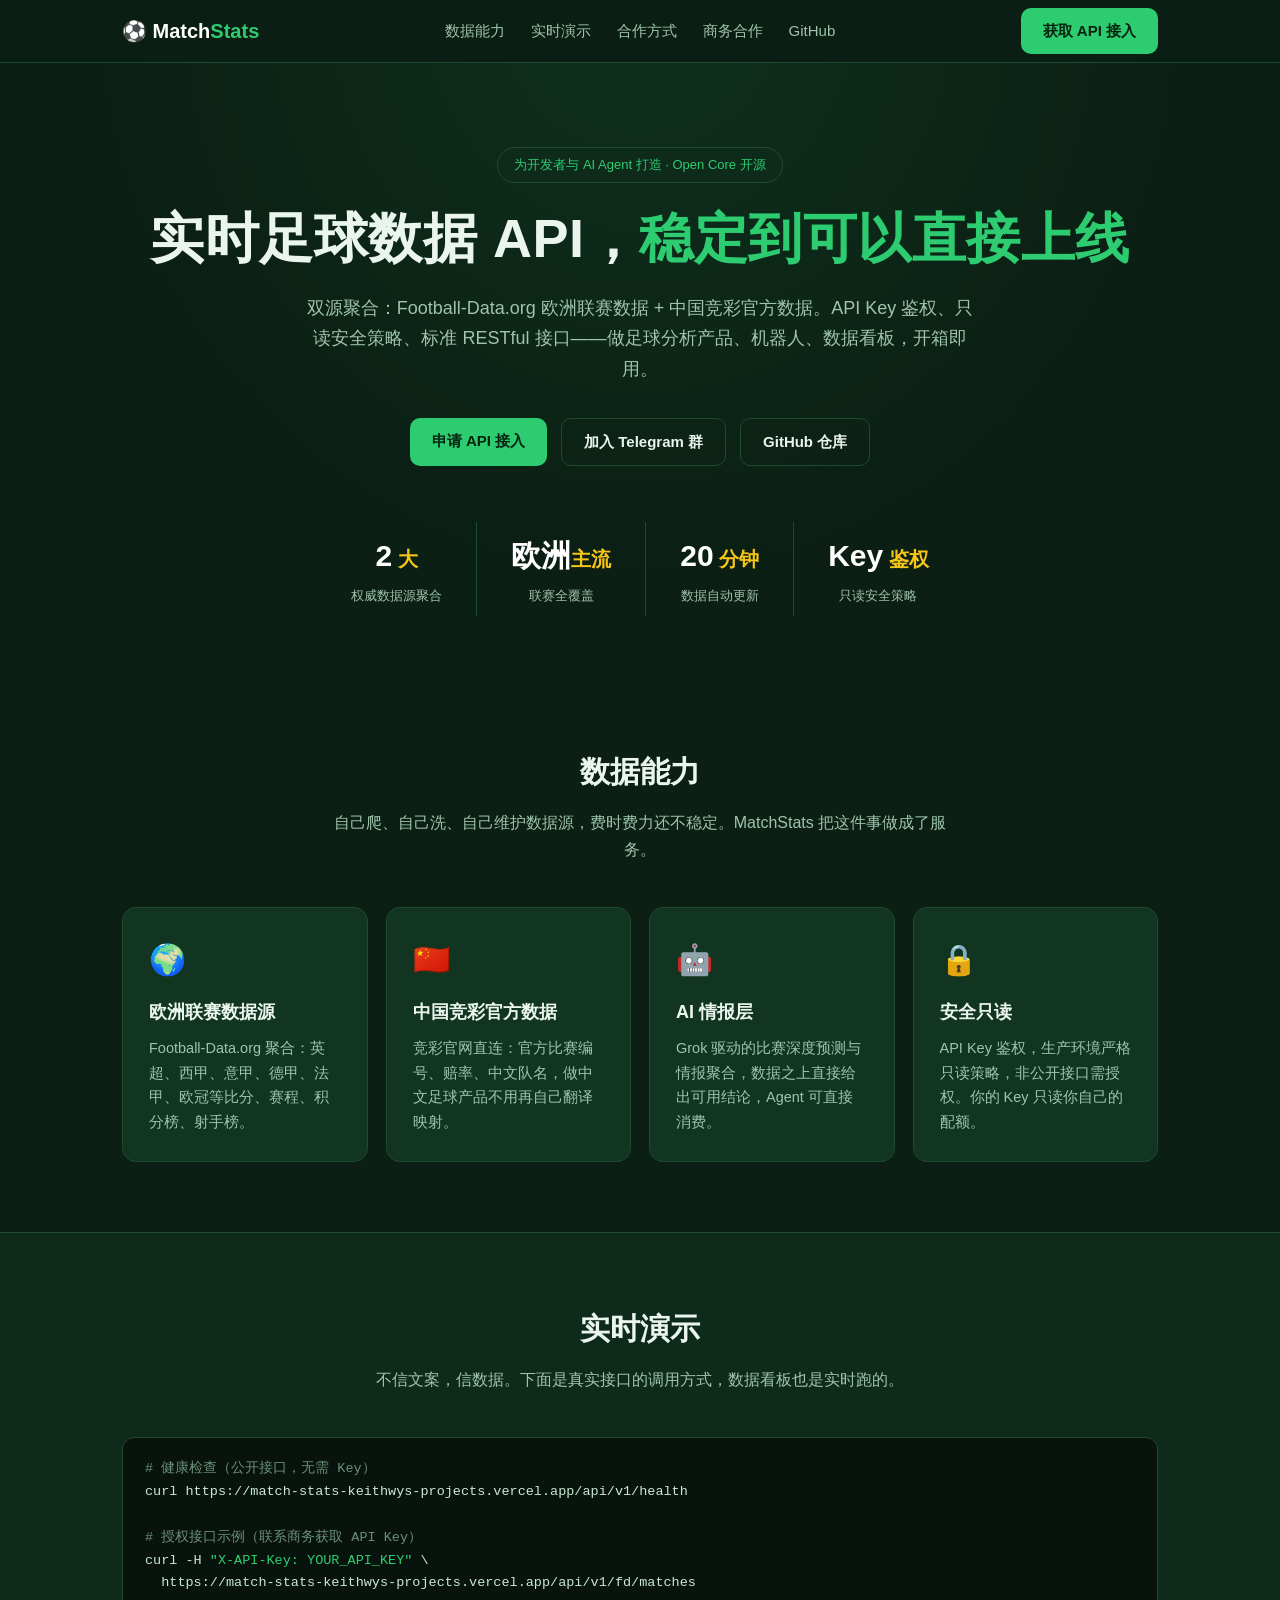
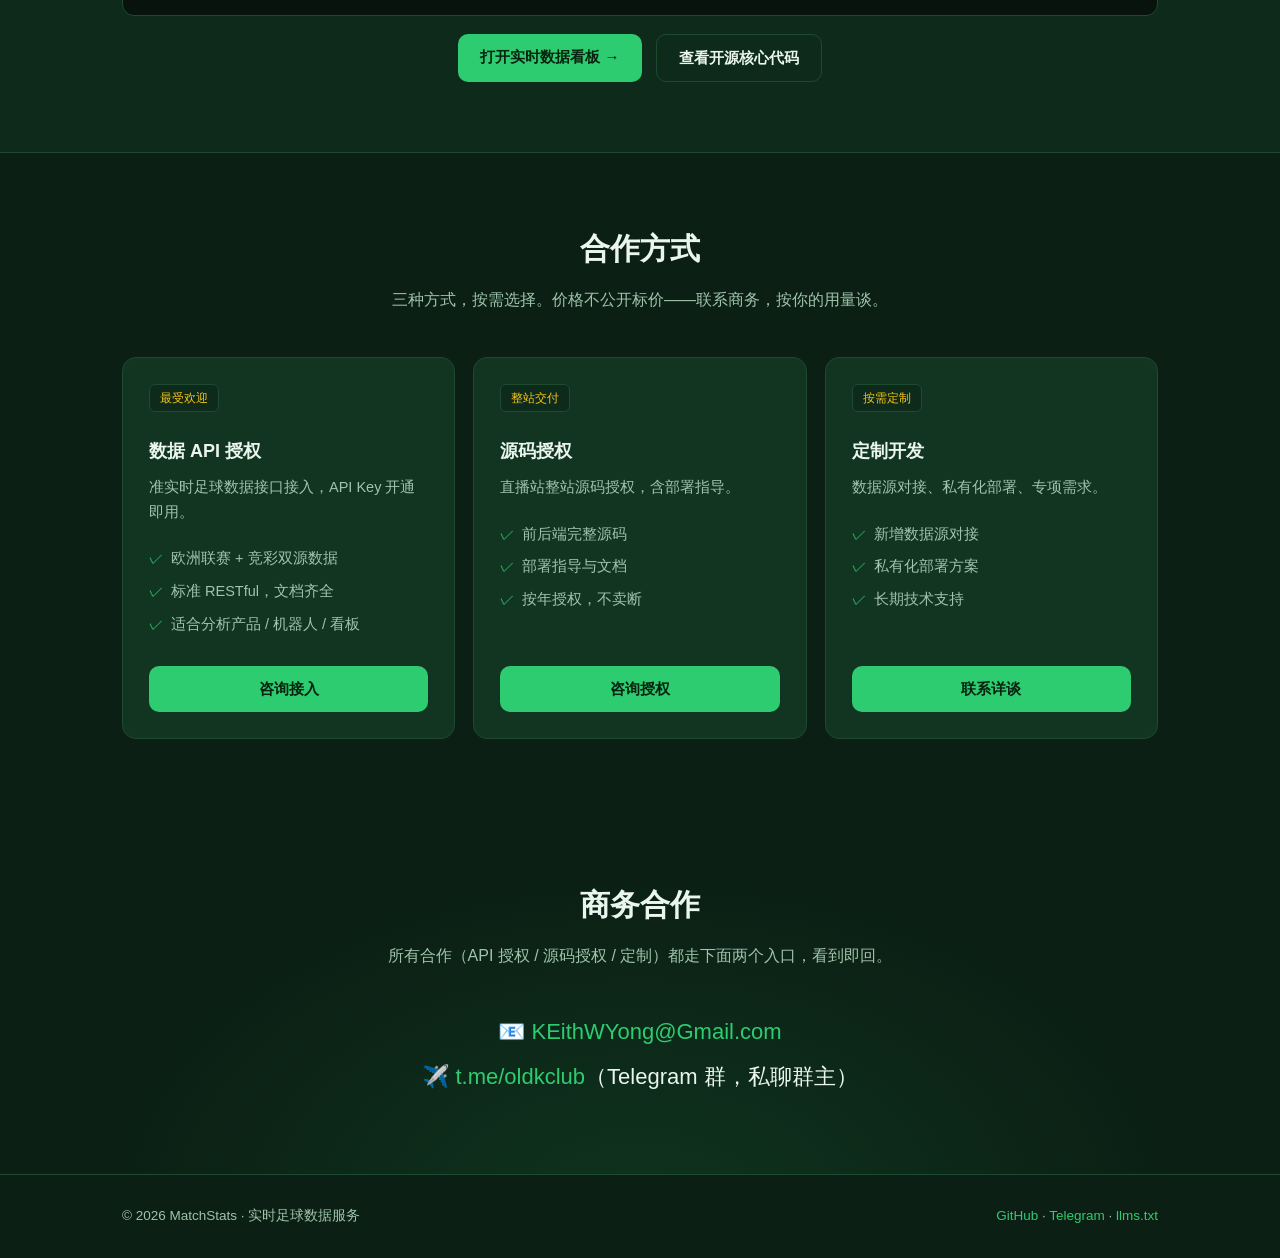
==== index.html @ a3cf148a "toB 落地页：根目录营销页 + SEO/GEO + 修复 vercel 全站 401（CEO）" ====
<!DOCTYPE html>
<html lang="zh-CN">
<head>
<meta charset="UTF-8">
<meta name="viewport" content="width=device-width, initial-scale=1.0">
<title>MatchStats 足球数据 API｜实时比分·赛程·赔率数据服务</title>
<meta name="description" content="MatchStats 为开发者与 AI Agent 提供实时足球数据 API：Football-Data.org 欧洲联赛数据 + 中国竞彩官方数据双源聚合，API Key 鉴权，约 20 分钟自动更新。数据 API 授权、直播站源码授权、定制开发，商务合作请联系。">
<meta name="keywords" content="足球数据API,实时比分API,足球赛程数据,竞彩数据接口,football data api,live scores api,soccer api">
<meta name="author" content="MatchStats">
<link rel="canonical" href="https://match-stats-keithwys-projects.vercel.app/">
<meta property="og:type" content="website">
<meta property="og:title" content="MatchStats 足球数据 API｜实时比分·赛程·赔率数据服务">
<meta property="og:description" content="双源聚合的实时足球数据 API：欧洲主流联赛 + 中国竞彩官方数据。API Key 鉴权，开箱即用。">
<meta property="og:url" content="https://match-stats-keithwys-projects.vercel.app/">
<meta name="theme-color" content="#0b1f14">
<script type="application/ld+json">
{"@context":"https://schema.org","@type":"SoftwareApplication","name":"MatchStats 足球数据 API","applicationCategory":"DeveloperApplication","operatingSystem":"Web","description":"为开发者与 AI Agent 提供的实时足球数据 API：欧洲联赛与中国竞彩双源聚合。","offers":{"@type":"Offer","description":"数据 API 授权 / 源码授权，联系商务获取报价"},"url":"https://match-stats-keithwys-projects.vercel.app/"}
</script>
<style>
:root{--bg:#0b1f14;--bg2:#0e2a1b;--card:#123522;--line:#1e4a30;--txt:#eaf5ee;--mut:#9fc3ab;--acc:#2ecc71;--acc2:#f5c518}
*{margin:0;padding:0;box-sizing:border-box}
body{font-family:-apple-system,BlinkMacSystemFont,"PingFang SC","Microsoft YaHei",Inter,sans-serif;background:var(--bg);color:var(--txt);line-height:1.7}
a{color:var(--acc);text-decoration:none}
.wrap{max-width:1080px;margin:0 auto;padding:0 22px}
/* nav */
nav{position:sticky;top:0;z-index:50;background:rgba(11,31,20,.92);backdrop-filter:blur(8px);border-bottom:1px solid var(--line)}
nav .wrap{display:flex;align-items:center;justify-content:space-between;height:62px}
.brand{font-weight:800;font-size:20px;color:#fff}.brand span{color:var(--acc)}
.nav-links{display:flex;gap:26px;font-size:15px}.nav-links a{color:var(--mut)}.nav-links a:hover{color:#fff}
.btn{display:inline-block;background:var(--acc);color:#06240f;font-weight:700;padding:10px 22px;border-radius:10px;font-size:15px;transition:.2s}
.btn:hover{transform:translateY(-1px);box-shadow:0 6px 18px rgba(46,204,113,.35)}
.btn.ghost{background:transparent;color:var(--txt);border:1px solid var(--line)}
.btn.ghost:hover{border-color:var(--acc)}
/* hero */
.hero{padding:84px 0 60px;text-align:center;background:radial-gradient(ellipse at 50% -10%,#14532d55,transparent 60%)}
.pill{display:inline-block;border:1px solid var(--line);color:var(--acc);font-size:13px;padding:6px 16px;border-radius:999px;margin-bottom:22px;background:#0e2a1b}
.hero h1{font-size:clamp(32px,5.5vw,54px);line-height:1.25;font-weight:800;letter-spacing:.5px}
.hero h1 em{font-style:normal;color:var(--acc)}
.hero p.sub{color:var(--mut);font-size:18px;max-width:680px;margin:20px auto 34px}
.cta-row{display:flex;gap:14px;justify-content:center;flex-wrap:wrap}
.stats{display:flex;gap:0;justify-content:center;margin-top:56px;flex-wrap:wrap}
.stat{padding:8px 34px;border-left:1px solid var(--line)}.stat:first-child{border:none}
.stat b{display:block;font-size:30px;color:#fff}.stat b i{font-style:normal;color:var(--acc2);font-size:20px}
.stat span{font-size:13px;color:var(--mut)}
/* sections */
section{padding:70px 0}
h2.sec{font-size:30px;text-align:center;margin-bottom:12px}
p.sec-sub{text-align:center;color:var(--mut);margin-bottom:44px;max-width:640px;margin-left:auto;margin-right:auto}
.grid{display:grid;grid-template-columns:repeat(auto-fit,minmax(240px,1fr));gap:18px}
.card{background:var(--card);border:1px solid var(--line);border-radius:14px;padding:26px}
.card h3{font-size:18px;margin:12px 0 8px}
.card p{color:var(--mut);font-size:14.5px}
.card .ico{font-size:30px}
/* demo */
.demo{background:var(--bg2);border-top:1px solid var(--line);border-bottom:1px solid var(--line)}
.code{background:#07130c;border:1px solid var(--line);border-radius:12px;padding:20px 22px;font-family:ui-monospace,Menlo,Consolas,monospace;font-size:13.5px;color:#c9e8d2;overflow-x:auto;white-space:pre;margin:0 0 18px}
.code .c{color:#6b8f78}.code .k{color:var(--acc)}
/* pricing */
.price-card{display:flex;flex-direction:column}
.price-card .tag{align-self:flex-start;font-size:12px;background:#0e2a1b;border:1px solid var(--line);color:var(--acc2);border-radius:6px;padding:3px 10px;margin-bottom:12px}
.price-card ul{list-style:none;margin:14px 0 22px;color:var(--mut);font-size:14.5px}
.price-card li{margin:8px 0;padding-left:22px;position:relative}
.price-card li::before{content:"✓";position:absolute;left:0;color:var(--acc)}
.price-card .btn{margin-top:auto;text-align:center}
/* contact */
.contact{text-align:center;background:radial-gradient(ellipse at 50% 110%,#14532d66,transparent 60%)}
.contact .big{font-size:22px;margin:8px 0}
footer{border-top:1px solid var(--line);padding:30px 0;color:var(--mut);font-size:13.5px}
footer .wrap{display:flex;justify-content:space-between;flex-wrap:wrap;gap:12px}
@media(max-width:640px){.nav-links{display:none}.stat{padding:8px 18px}.stat b{font-size:24px}}
</style>
</head>
<body>

<nav><div class="wrap">
  <div class="brand">⚽ Match<span>Stats</span></div>
  <div class="nav-links">
    <a href="#features">数据能力</a><a href="#demo">实时演示</a><a href="#plans">合作方式</a><a href="#contact">商务合作</a>
    <a href="https://github.com/KEithwy1030/MatchStats" target="_blank" rel="noopener">GitHub</a>
  </div>
  <a class="btn" href="mailto:KEithWYong@Gmail.com?subject=MatchStats%20API%20接入咨询">获取 API 接入</a>
</div></nav>

<header class="hero"><div class="wrap">
  <div class="pill">为开发者与 AI Agent 打造 · Open Core 开源</div>
  <h1>实时足球数据 API，<em>稳定到可以直接上线</em></h1>
  <p class="sub">双源聚合：Football-Data.org 欧洲联赛数据 + 中国竞彩官方数据。API Key 鉴权、只读安全策略、标准 RESTful 接口——做足球分析产品、机器人、数据看板，开箱即用。</p>
  <div class="cta-row">
    <a class="btn" href="mailto:KEithWYong@Gmail.com?subject=MatchStats%20API%20接入咨询">申请 API 接入</a>
    <a class="btn ghost" href="https://t.me/oldkclub" target="_blank" rel="noopener">加入 Telegram 群</a>
    <a class="btn ghost" href="https://github.com/KEithwy1030/MatchStats" target="_blank" rel="noopener">GitHub 仓库</a>
  </div>
  <div class="stats">
    <div class="stat"><b>2<i> 大</i></b><span>权威数据源聚合</span></div>
    <div class="stat"><b>欧洲<i>主流</i></b><span>联赛全覆盖</span></div>
    <div class="stat"><b>20<i> 分钟</i></b><span>数据自动更新</span></div>
    <div class="stat"><b>Key<i> 鉴权</i></b><span>只读安全策略</span></div>
  </div>
</div></header>

<section id="features"><div class="wrap">
  <h2 class="sec">数据能力</h2>
  <p class="sec-sub">自己爬、自己洗、自己维护数据源，费时费力还不稳定。MatchStats 把这件事做成了服务。</p>
  <div class="grid">
    <div class="card"><div class="ico">🌍</div><h3>欧洲联赛数据源</h3><p>Football-Data.org 聚合：英超、西甲、意甲、德甲、法甲、欧冠等比分、赛程、积分榜、射手榜。</p></div>
    <div class="card"><div class="ico">🇨🇳</div><h3>中国竞彩官方数据</h3><p>竞彩官网直连：官方比赛编号、赔率、中文队名，做中文足球产品不用再自己翻译映射。</p></div>
    <div class="card"><div class="ico">🤖</div><h3>AI 情报层</h3><p>Grok 驱动的比赛深度预测与情报聚合，数据之上直接给出可用结论，Agent 可直接消费。</p></div>
    <div class="card"><div class="ico">🔒</div><h3>安全只读</h3><p>API Key 鉴权，生产环境严格只读策略，非公开接口需授权。你的 Key 只读你自己的配额。</p></div>
  </div>
</div></section>

<section id="demo" class="demo"><div class="wrap">
  <h2 class="sec">实时演示</h2>
  <p class="sec-sub">不信文案，信数据。下面是真实接口的调用方式，数据看板也是实时跑的。</p>
  <div class="code"><span class="c"># 健康检查（公开接口，无需 Key）</span>
curl https://match-stats-keithwys-projects.vercel.app/api/v1/health

<span class="c"># 授权接口示例（联系商务获取 API Key）</span>
curl -H <span class="k">"X-API-Key: YOUR_API_KEY"</span> \
  https://match-stats-keithwys-projects.vercel.app/api/v1/fd/matches</div>
  <div class="cta-row">
    <a class="btn" href="/app/static/index.html">打开实时数据看板 →</a>
    <a class="btn ghost" href="https://github.com/KEithwy1030/MatchStats" target="_blank" rel="noopener">查看开源核心代码</a>
  </div>
</div></section>

<section id="plans"><div class="wrap">
  <h2 class="sec">合作方式</h2>
  <p class="sec-sub">三种方式，按需选择。价格不公开标价——联系商务，按你的用量谈。</p>
  <div class="grid">
    <div class="card price-card"><span class="tag">最受欢迎</span><h3>数据 API 授权</h3><p>准实时足球数据接口接入，API Key 开通即用。</p>
      <ul><li>欧洲联赛 + 竞彩双源数据</li><li>标准 RESTful，文档齐全</li><li>适合分析产品 / 机器人 / 看板</li></ul>
      <a class="btn" href="mailto:KEithWYong@Gmail.com?subject=MatchStats%20数据API授权咨询">咨询接入</a></div>
    <div class="card price-card"><span class="tag">整站交付</span><h3>源码授权</h3><p>直播站整站源码授权，含部署指导。</p>
      <ul><li>前后端完整源码</li><li>部署指导与文档</li><li>按年授权，不卖断</li></ul>
      <a class="btn" href="mailto:KEithWYong@Gmail.com?subject=MatchStats%20源码授权咨询">咨询授权</a></div>
    <div class="card price-card"><span class="tag">按需定制</span><h3>定制开发</h3><p>数据源对接、私有化部署、专项需求。</p>
      <ul><li>新增数据源对接</li><li>私有化部署方案</li><li>长期技术支持</li></ul>
      <a class="btn" href="mailto:KEithWYong@Gmail.com?subject=MatchStats%20定制开发咨询">联系详谈</a></div>
  </div>
</div></section>

<section id="contact" class="contact"><div class="wrap">
  <h2 class="sec">商务合作</h2>
  <p class="sec-sub">所有合作（API 授权 / 源码授权 / 定制）都走下面两个入口，看到即回。</p>
  <p class="big">📧 <a href="mailto:KEithWYong@Gmail.com">KEithWYong@Gmail.com</a></p>
  <p class="big">✈️ <a href="https://t.me/oldkclub" target="_blank" rel="noopener">t.me/oldkclub</a>（Telegram 群，私聊群主）</p>
</div></section>

<footer><div class="wrap">
  <span>© 2026 MatchStats · 实时足球数据服务</span>
  <span><a href="https://github.com/KEithwy1030/MatchStats" target="_blank" rel="noopener">GitHub</a> · <a href="https://t.me/oldkclub" target="_blank" rel="noopener">Telegram</a> · <a href="/llms.txt">llms.txt</a></span>
</div></footer>

</body>
</html>
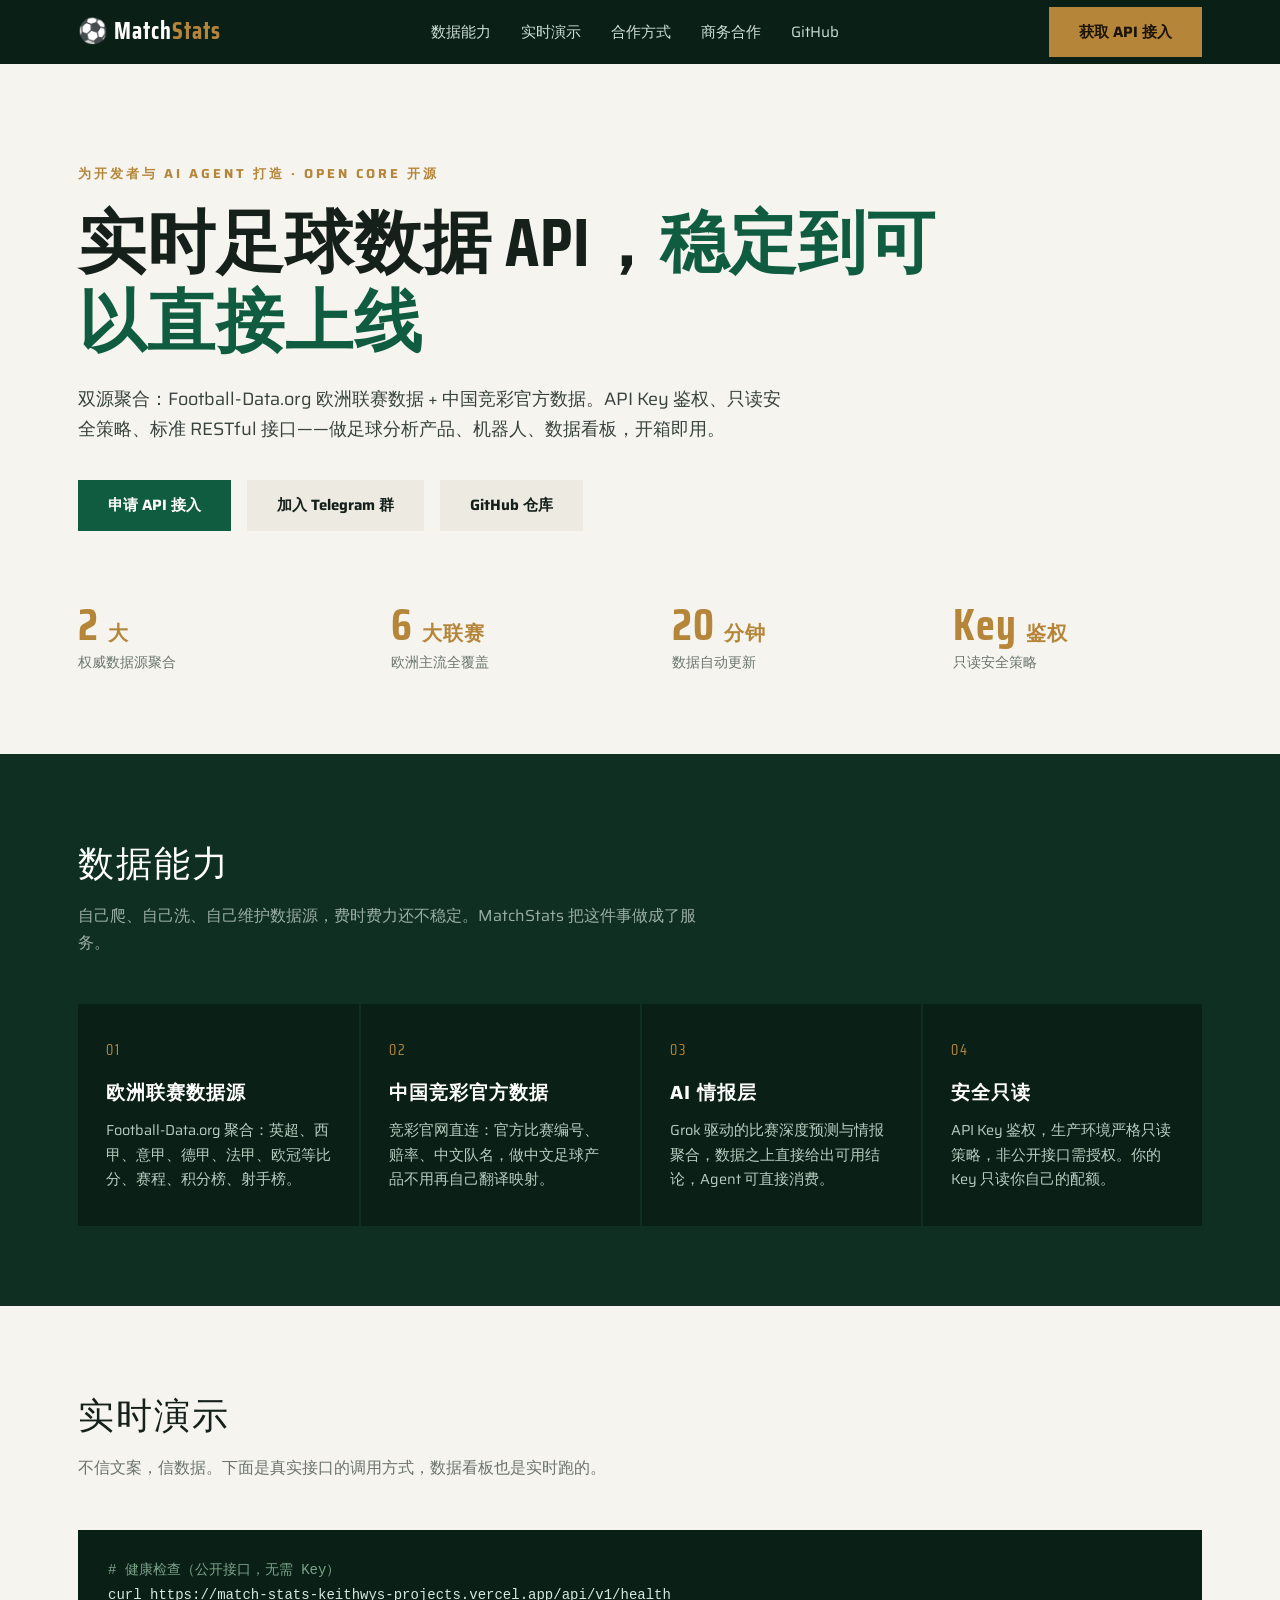
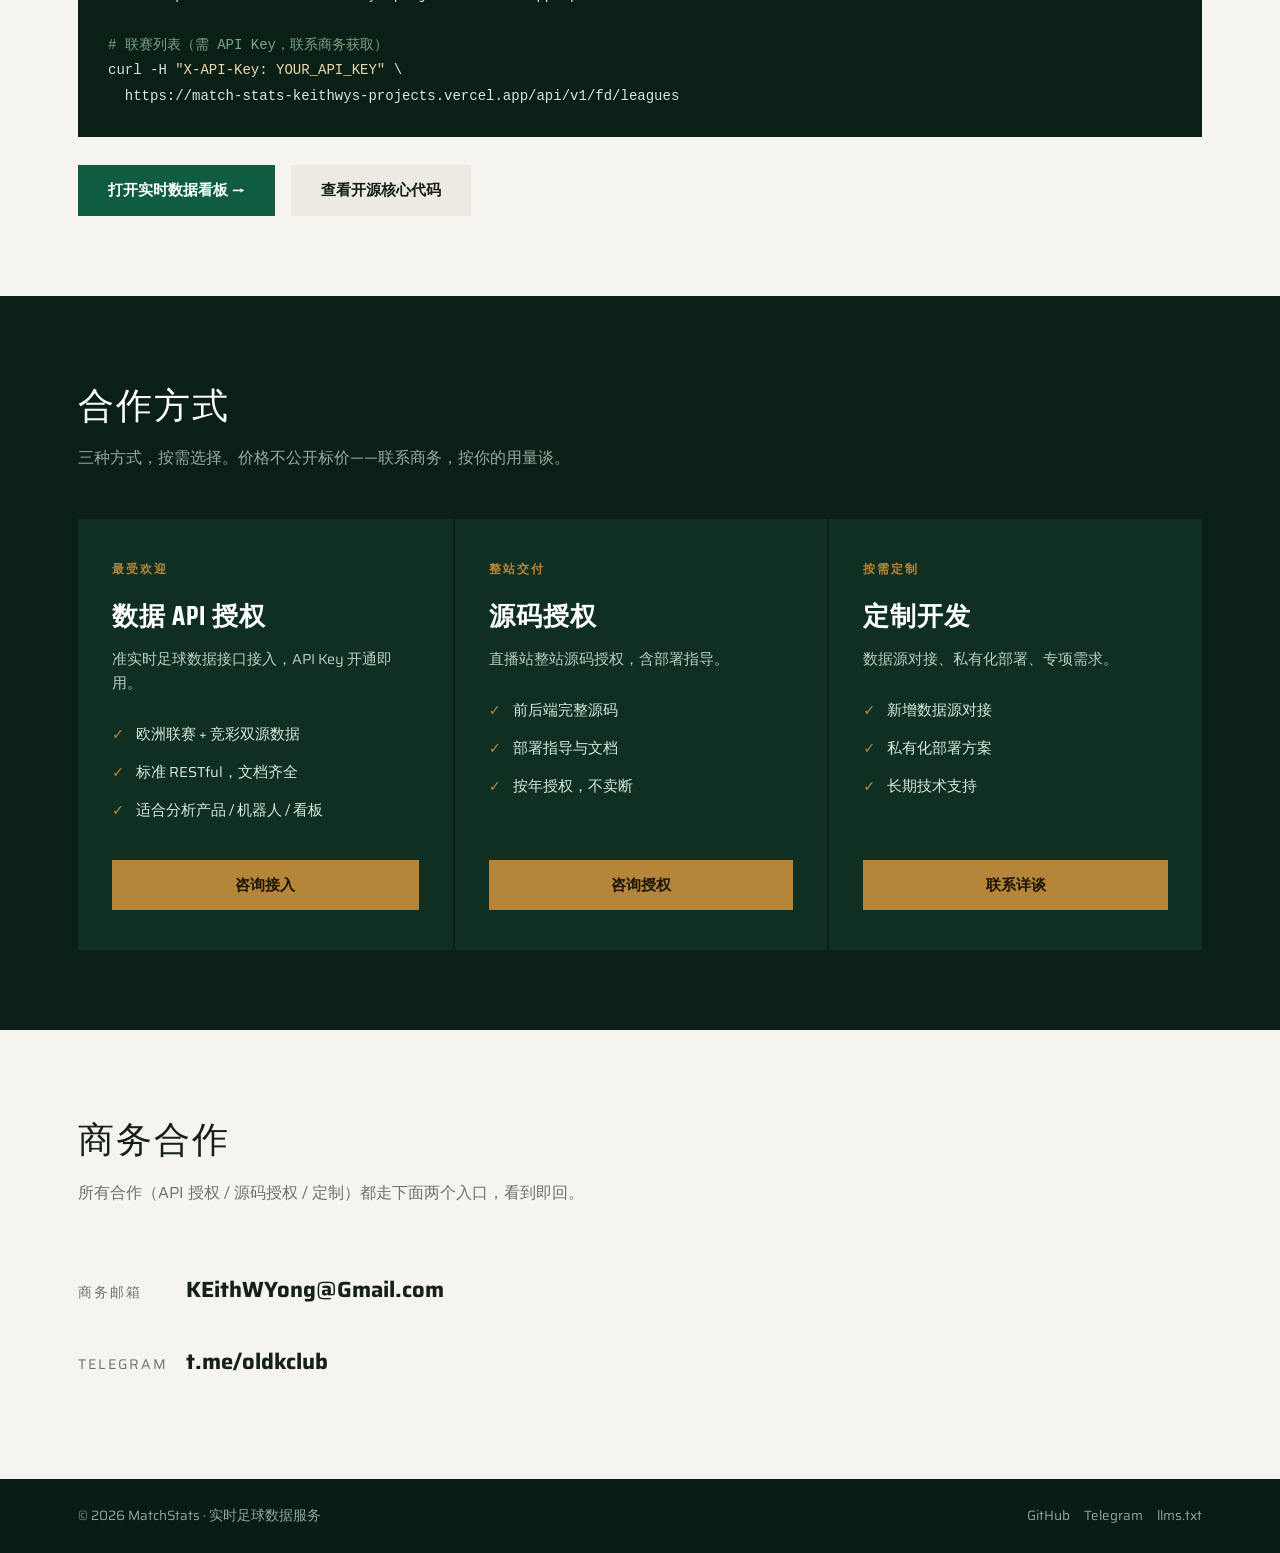
==== commit d8b1b64a: "toB 落地页 v2：对齐 ogk88 视觉规范（直角/无边框/全宽色带/奶油+墨绿+金）（CEO）" ====
--- a/index.html
+++ b/index.html
@@ -12,144 +12,204 @@
 <meta property="og:title" content="MatchStats 足球数据 API｜实时比分·赛程·赔率数据服务">
 <meta property="og:description" content="双源聚合的实时足球数据 API：欧洲主流联赛 + 中国竞彩官方数据。API Key 鉴权，开箱即用。">
 <meta property="og:url" content="https://match-stats-keithwys-projects.vercel.app/">
-<meta name="theme-color" content="#0b1f14">
+<meta name="theme-color" content="#0a1f16">
+<link rel="preconnect" href="https://fonts.googleapis.com">
+<link rel="preconnect" href="https://fonts.gstatic.com" crossorigin>
+<link href="https://fonts.googleapis.com/css2?family=Saira:wght@400;500;600;700;800&family=Saira+Condensed:wght@600;700&family=PingFang+SC:wght@400;500;700&display=swap" rel="stylesheet">
 <script type="application/ld+json">
 {"@context":"https://schema.org","@type":"SoftwareApplication","name":"MatchStats 足球数据 API","applicationCategory":"DeveloperApplication","operatingSystem":"Web","description":"为开发者与 AI Agent 提供的实时足球数据 API：欧洲联赛与中国竞彩双源聚合。","offers":{"@type":"Offer","description":"数据 API 授权 / 源码授权，联系商务获取报价"},"url":"https://match-stats-keithwys-projects.vercel.app/"}
 </script>
 <style>
-:root{--bg:#0b1f14;--bg2:#0e2a1b;--card:#123522;--line:#1e4a30;--txt:#eaf5ee;--mut:#9fc3ab;--acc:#2ecc71;--acc2:#f5c518}
+/* 对齐 ogk88.com 设计系统：theme.css 口径 */
+:root{
+  --paper:#f5f4ef; --paper-soft:#fbfaf6; --paper-strong:#eceae1;
+  --ink:#16201b; --ink-soft:#38423c; --muted:#6b756e;
+  --pine:#0f5c40; --pine-deep:#0a4530;
+  --green-band:#102f23; --green-dark:#0a1f16; --green-deep:#071d15;
+  --gold:#b5863a; --gold-soft:#ebd9ae;
+  --line-light:rgba(255,255,255,.14);
+  --font-main:"Saira","PingFang SC","Microsoft YaHei","Noto Sans CJK SC",system-ui,sans-serif;
+  --font-disp:"Saira Condensed","PingFang SC","Microsoft YaHei","Noto Sans CJK SC",sans-serif;
+  --radius-sm:0; --radius-md:0; --radius-lg:0; --radius-xl:0;
+}
 *{margin:0;padding:0;box-sizing:border-box}
-body{font-family:-apple-system,BlinkMacSystemFont,"PingFang SC","Microsoft YaHei",Inter,sans-serif;background:var(--bg);color:var(--txt);line-height:1.7}
-a{color:var(--acc);text-decoration:none}
-.wrap{max-width:1080px;margin:0 auto;padding:0 22px}
-/* nav */
-nav{position:sticky;top:0;z-index:50;background:rgba(11,31,20,.92);backdrop-filter:blur(8px);border-bottom:1px solid var(--line)}
-nav .wrap{display:flex;align-items:center;justify-content:space-between;height:62px}
-.brand{font-weight:800;font-size:20px;color:#fff}.brand span{color:var(--acc)}
-.nav-links{display:flex;gap:26px;font-size:15px}.nav-links a{color:var(--mut)}.nav-links a:hover{color:#fff}
-.btn{display:inline-block;background:var(--acc);color:#06240f;font-weight:700;padding:10px 22px;border-radius:10px;font-size:15px;transition:.2s}
-.btn:hover{transform:translateY(-1px);box-shadow:0 6px 18px rgba(46,204,113,.35)}
-.btn.ghost{background:transparent;color:var(--txt);border:1px solid var(--line)}
-.btn.ghost:hover{border-color:var(--acc)}
-/* hero */
-.hero{padding:84px 0 60px;text-align:center;background:radial-gradient(ellipse at 50% -10%,#14532d55,transparent 60%)}
-.pill{display:inline-block;border:1px solid var(--line);color:var(--acc);font-size:13px;padding:6px 16px;border-radius:999px;margin-bottom:22px;background:#0e2a1b}
-.hero h1{font-size:clamp(32px,5.5vw,54px);line-height:1.25;font-weight:800;letter-spacing:.5px}
-.hero h1 em{font-style:normal;color:var(--acc)}
-.hero p.sub{color:var(--mut);font-size:18px;max-width:680px;margin:20px auto 34px}
-.cta-row{display:flex;gap:14px;justify-content:center;flex-wrap:wrap}
-.stats{display:flex;gap:0;justify-content:center;margin-top:56px;flex-wrap:wrap}
-.stat{padding:8px 34px;border-left:1px solid var(--line)}.stat:first-child{border:none}
-.stat b{display:block;font-size:30px;color:#fff}.stat b i{font-style:normal;color:var(--acc2);font-size:20px}
-.stat span{font-size:13px;color:var(--mut)}
-/* sections */
-section{padding:70px 0}
-h2.sec{font-size:30px;text-align:center;margin-bottom:12px}
-p.sec-sub{text-align:center;color:var(--mut);margin-bottom:44px;max-width:640px;margin-left:auto;margin-right:auto}
-.grid{display:grid;grid-template-columns:repeat(auto-fit,minmax(240px,1fr));gap:18px}
-.card{background:var(--card);border:1px solid var(--line);border-radius:14px;padding:26px}
-.card h3{font-size:18px;margin:12px 0 8px}
-.card p{color:var(--mut);font-size:14.5px}
-.card .ico{font-size:30px}
-/* demo */
-.demo{background:var(--bg2);border-top:1px solid var(--line);border-bottom:1px solid var(--line)}
-.code{background:#07130c;border:1px solid var(--line);border-radius:12px;padding:20px 22px;font-family:ui-monospace,Menlo,Consolas,monospace;font-size:13.5px;color:#c9e8d2;overflow-x:auto;white-space:pre;margin:0 0 18px}
-.code .c{color:#6b8f78}.code .k{color:var(--acc)}
-/* pricing */
-.price-card{display:flex;flex-direction:column}
-.price-card .tag{align-self:flex-start;font-size:12px;background:#0e2a1b;border:1px solid var(--line);color:var(--acc2);border-radius:6px;padding:3px 10px;margin-bottom:12px}
-.price-card ul{list-style:none;margin:14px 0 22px;color:var(--mut);font-size:14.5px}
-.price-card li{margin:8px 0;padding-left:22px;position:relative}
-.price-card li::before{content:"✓";position:absolute;left:0;color:var(--acc)}
-.price-card .btn{margin-top:auto;text-align:center}
-/* contact */
-.contact{text-align:center;background:radial-gradient(ellipse at 50% 110%,#14532d66,transparent 60%)}
-.contact .big{font-size:22px;margin:8px 0}
-footer{border-top:1px solid var(--line);padding:30px 0;color:var(--mut);font-size:13.5px}
-footer .wrap{display:flex;justify-content:space-between;flex-wrap:wrap;gap:12px}
-@media(max-width:640px){.nav-links{display:none}.stat{padding:8px 18px}.stat b{font-size:24px}}
+html{background:var(--paper)}
+body{font-family:var(--font-main);background:var(--paper);color:var(--ink);line-height:1.65;-webkit-font-smoothing:antialiased}
+a{color:inherit;text-decoration:none}
+/* 全宽色带：模块硬拼接 */
+.band{width:100%}
+.inner{max-width:1180px;margin:0 auto;padding:0 28px}
+/* 顶栏 */
+.nav{background:var(--green-dark);color:#fff}
+.nav .inner{display:flex;align-items:center;justify-content:space-between;height:64px}
+.brand{font-family:var(--font-disp);font-weight:700;font-size:24px;letter-spacing:1px}
+.brand em{font-style:normal;color:var(--gold)}
+.nav-links{display:flex;gap:30px;font-size:15px;color:#cfe0d4}
+.nav-links a:hover{color:#fff}
+/* 按钮：直角实心色块，无边框无圆角 */
+.btn{display:inline-block;font-weight:700;font-size:15px;padding:13px 30px;border-radius:0;border:0;cursor:pointer;transition:opacity .18s ease}
+.btn:hover{opacity:.88}
+.btn-gold{background:var(--gold);color:#1c1408}
+.btn-pine{background:var(--pine);color:#fff}
+.btn-paper{background:var(--paper-strong);color:var(--ink)}
+/* Hero：奶油带 */
+.hero{background:var(--paper);padding:96px 0 0}
+.eyebrow{display:inline-block;font-size:13px;font-weight:700;letter-spacing:3px;color:var(--gold);margin-bottom:20px}
+.hero h1{font-family:var(--font-disp);font-size:clamp(40px,6vw,68px);line-height:1.15;letter-spacing:1px;color:var(--ink);max-width:900px}
+.hero h1 .hl{color:var(--pine)}
+.hero .sub{font-size:18px;color:var(--ink-soft);max-width:720px;margin:24px 0 36px}
+.cta-row{display:flex;gap:16px;flex-wrap:wrap}
+/* 数据条：奶油带内，金色数字 */
+.stats{background:var(--paper);padding:64px 0 72px}
+.stats-grid{display:grid;grid-template-columns:repeat(4,1fr);gap:0}
+.stat{padding:6px 32px 6px 0}
+.stat + .stat{padding-left:32px}
+.stat b{display:block;font-family:var(--font-disp);font-size:44px;color:var(--gold);letter-spacing:1px;line-height:1.1}
+.stat b small{font-size:20px}
+.stat span{font-size:14px;color:var(--muted)}
+/* 数据能力：墨绿带 */
+.features{background:var(--green-band);color:#fff;padding:80px 0}
+.sec-title{font-family:var(--font-disp);font-size:36px;letter-spacing:2px;margin-bottom:10px}
+.sec-sub{font-size:16px;opacity:.72;max-width:640px;margin-bottom:48px}
+.features .sec-sub{color:#cfe0d4}
+.tiles{display:grid;grid-template-columns:repeat(4,1fr);gap:0}
+.tile{background:var(--green-dark);padding:34px 28px}
+.tile + .tile{margin-left:2px}
+.tile .no{font-family:var(--font-disp);font-size:15px;color:var(--gold);letter-spacing:2px}
+.tile h3{font-size:19px;margin:14px 0 10px;letter-spacing:1px}
+.tile p{font-size:14.5px;color:#b9cdc0;line-height:1.7}
+/* 实时演示：奶油带 */
+.demo{background:var(--paper);padding:80px 0}
+.demo .sec-sub{color:var(--ink-soft)}
+.code{background:var(--green-dark);color:#d7e8dc;font-family:ui-monospace,SFMono-Regular,Menlo,Consolas,monospace;font-size:14px;line-height:1.8;padding:28px 30px;white-space:pre;overflow-x:auto;margin-bottom:28px}
+.code .c{color:#7ba389}.code .k{color:var(--gold-soft)}
+/* 合作方式：深绿带 */
+.plans{background:var(--green-dark);color:#fff;padding:80px 0}
+.plans .sec-sub{color:#cfe0d4}
+.plan-tiles{display:grid;grid-template-columns:repeat(3,1fr);gap:0}
+.plan{background:var(--green-band);padding:40px 34px;display:flex;flex-direction:column}
+.plan + .plan{margin-left:2px}
+.plan .tag{align-self:flex-start;font-size:12px;font-weight:700;letter-spacing:2px;color:var(--gold);margin-bottom:16px}
+.plan h3{font-family:var(--font-disp);font-size:26px;letter-spacing:1px;margin-bottom:10px}
+.plan p{font-size:14.5px;color:#b9cdc0;margin-bottom:20px}
+.plan ul{list-style:none;margin-bottom:30px}
+.plan li{font-size:14.5px;color:#d7e8dc;padding:7px 0 7px 24px;position:relative}
+.plan li::before{content:"✓";position:absolute;left:0;color:var(--gold);font-weight:700}
+.plan .btn{margin-top:auto;text-align:center}
+/* 商务合作：奶油带 */
+.contact{background:var(--paper);padding:80px 0;text-align:left}
+.contact .sec-sub{color:var(--ink-soft)}
+.contact-lines{margin-top:8px}
+.contact-lines .row{display:flex;align-items:baseline;gap:18px;padding:18px 0}
+.contact-lines .label{font-size:14px;color:var(--muted);width:90px;flex-shrink:0;letter-spacing:2px}
+.contact-lines .value{font-size:22px;font-weight:700;color:var(--ink)}
+.contact-lines .value a:hover{color:var(--pine)}
+/* 页脚：深绿 */
+footer{background:var(--green-deep);color:#8fa898;font-size:13.5px}
+footer .inner{display:flex;justify-content:space-between;align-items:center;padding-top:26px;padding-bottom:26px;flex-wrap:wrap;gap:10px}
+footer a:hover{color:#fff}
+@media(max-width:900px){
+  .tiles,.plan-tiles{grid-template-columns:1fr}
+  .tile + .tile,.plan + .plan{margin-left:0;margin-top:2px}
+  .stats-grid{grid-template-columns:repeat(2,1fr);gap:28px 0}
+  .stat + .stat{padding-left:0}
+  .nav-links{display:none}
+}
 </style>
 </head>
 <body>
 
-<nav><div class="wrap">
-  <div class="brand">⚽ Match<span>Stats</span></div>
+<!-- 顶栏 -->
+<div class="band nav"><div class="inner">
+  <div class="brand">⚽ Match<em>Stats</em></div>
   <div class="nav-links">
     <a href="#features">数据能力</a><a href="#demo">实时演示</a><a href="#plans">合作方式</a><a href="#contact">商务合作</a>
     <a href="https://github.com/KEithwy1030/MatchStats" target="_blank" rel="noopener">GitHub</a>
   </div>
-  <a class="btn" href="mailto:KEithWYong@Gmail.com?subject=MatchStats%20API%20接入咨询">获取 API 接入</a>
-</div></nav>
-
-<header class="hero"><div class="wrap">
-  <div class="pill">为开发者与 AI Agent 打造 · Open Core 开源</div>
-  <h1>实时足球数据 API，<em>稳定到可以直接上线</em></h1>
+  <a class="btn btn-gold" href="mailto:KEithWYong@Gmail.com?subject=MatchStats%20API%20接入咨询">获取 API 接入</a>
+</div></div>
+
+<!-- Hero -->
+<div class="band hero"><div class="inner">
+  <span class="eyebrow">为开发者与 AI AGENT 打造 · OPEN CORE 开源</span>
+  <h1>实时足球数据 API，<span class="hl">稳定到可以直接上线</span></h1>
   <p class="sub">双源聚合：Football-Data.org 欧洲联赛数据 + 中国竞彩官方数据。API Key 鉴权、只读安全策略、标准 RESTful 接口——做足球分析产品、机器人、数据看板，开箱即用。</p>
   <div class="cta-row">
-    <a class="btn" href="mailto:KEithWYong@Gmail.com?subject=MatchStats%20API%20接入咨询">申请 API 接入</a>
-    <a class="btn ghost" href="https://t.me/oldkclub" target="_blank" rel="noopener">加入 Telegram 群</a>
-    <a class="btn ghost" href="https://github.com/KEithwy1030/MatchStats" target="_blank" rel="noopener">GitHub 仓库</a>
-  </div>
-  <div class="stats">
-    <div class="stat"><b>2<i> 大</i></b><span>权威数据源聚合</span></div>
-    <div class="stat"><b>欧洲<i>主流</i></b><span>联赛全覆盖</span></div>
-    <div class="stat"><b>20<i> 分钟</i></b><span>数据自动更新</span></div>
-    <div class="stat"><b>Key<i> 鉴权</i></b><span>只读安全策略</span></div>
-  </div>
-</div></header>
-
-<section id="features"><div class="wrap">
-  <h2 class="sec">数据能力</h2>
+    <a class="btn btn-pine" href="mailto:KEithWYong@Gmail.com?subject=MatchStats%20API%20接入咨询">申请 API 接入</a>
+    <a class="btn btn-paper" href="https://t.me/oldkclub" target="_blank" rel="noopener">加入 Telegram 群</a>
+    <a class="btn btn-paper" href="https://github.com/KEithwy1030/MatchStats" target="_blank" rel="noopener">GitHub 仓库</a>
+  </div>
+</div></div>
+
+<!-- 数据条 -->
+<div class="band stats"><div class="inner">
+  <div class="stats-grid">
+    <div class="stat"><b>2 <small>大</small></b><span>权威数据源聚合</span></div>
+    <div class="stat"><b>6 <small>大联赛</small></b><span>欧洲主流全覆盖</span></div>
+    <div class="stat"><b>20 <small>分钟</small></b><span>数据自动更新</span></div>
+    <div class="stat"><b>Key <small>鉴权</small></b><span>只读安全策略</span></div>
+  </div>
+</div></div>
+
+<!-- 数据能力 -->
+<div class="band features" id="features"><div class="inner">
+  <div class="sec-title">数据能力</div>
   <p class="sec-sub">自己爬、自己洗、自己维护数据源，费时费力还不稳定。MatchStats 把这件事做成了服务。</p>
-  <div class="grid">
-    <div class="card"><div class="ico">🌍</div><h3>欧洲联赛数据源</h3><p>Football-Data.org 聚合：英超、西甲、意甲、德甲、法甲、欧冠等比分、赛程、积分榜、射手榜。</p></div>
-    <div class="card"><div class="ico">🇨🇳</div><h3>中国竞彩官方数据</h3><p>竞彩官网直连：官方比赛编号、赔率、中文队名，做中文足球产品不用再自己翻译映射。</p></div>
-    <div class="card"><div class="ico">🤖</div><h3>AI 情报层</h3><p>Grok 驱动的比赛深度预测与情报聚合，数据之上直接给出可用结论，Agent 可直接消费。</p></div>
-    <div class="card"><div class="ico">🔒</div><h3>安全只读</h3><p>API Key 鉴权，生产环境严格只读策略，非公开接口需授权。你的 Key 只读你自己的配额。</p></div>
-  </div>
-</div></section>
-
-<section id="demo" class="demo"><div class="wrap">
-  <h2 class="sec">实时演示</h2>
+  <div class="tiles">
+    <div class="tile"><div class="no">01</div><h3>欧洲联赛数据源</h3><p>Football-Data.org 聚合：英超、西甲、意甲、德甲、法甲、欧冠等比分、赛程、积分榜、射手榜。</p></div>
+    <div class="tile"><div class="no">02</div><h3>中国竞彩官方数据</h3><p>竞彩官网直连：官方比赛编号、赔率、中文队名，做中文足球产品不用再自己翻译映射。</p></div>
+    <div class="tile"><div class="no">03</div><h3>AI 情报层</h3><p>Grok 驱动的比赛深度预测与情报聚合，数据之上直接给出可用结论，Agent 可直接消费。</p></div>
+    <div class="tile"><div class="no">04</div><h3>安全只读</h3><p>API Key 鉴权，生产环境严格只读策略，非公开接口需授权。你的 Key 只读你自己的配额。</p></div>
+  </div>
+</div></div>
+
+<!-- 实时演示 -->
+<div class="band demo" id="demo"><div class="inner">
+  <div class="sec-title">实时演示</div>
   <p class="sec-sub">不信文案，信数据。下面是真实接口的调用方式，数据看板也是实时跑的。</p>
   <div class="code"><span class="c"># 健康检查（公开接口，无需 Key）</span>
 curl https://match-stats-keithwys-projects.vercel.app/api/v1/health
 
-<span class="c"># 授权接口示例（联系商务获取 API Key）</span>
+<span class="c"># 联赛列表（需 API Key，联系商务获取）</span>
 curl -H <span class="k">"X-API-Key: YOUR_API_KEY"</span> \
-  https://match-stats-keithwys-projects.vercel.app/api/v1/fd/matches</div>
+  https://match-stats-keithwys-projects.vercel.app/api/v1/fd/leagues</div>
   <div class="cta-row">
-    <a class="btn" href="/app/static/index.html">打开实时数据看板 →</a>
-    <a class="btn ghost" href="https://github.com/KEithwy1030/MatchStats" target="_blank" rel="noopener">查看开源核心代码</a>
-  </div>
-</div></section>
-
-<section id="plans"><div class="wrap">
-  <h2 class="sec">合作方式</h2>
+    <a class="btn btn-pine" href="/dashboard">打开实时数据看板 →</a>
+    <a class="btn btn-paper" href="https://github.com/KEithwy1030/MatchStats" target="_blank" rel="noopener">查看开源核心代码</a>
+  </div>
+</div></div>
+
+<!-- 合作方式 -->
+<div class="band plans" id="plans"><div class="inner">
+  <div class="sec-title">合作方式</div>
   <p class="sec-sub">三种方式，按需选择。价格不公开标价——联系商务，按你的用量谈。</p>
-  <div class="grid">
-    <div class="card price-card"><span class="tag">最受欢迎</span><h3>数据 API 授权</h3><p>准实时足球数据接口接入，API Key 开通即用。</p>
+  <div class="plan-tiles">
+    <div class="plan"><span class="tag">最受欢迎</span><h3>数据 API 授权</h3><p>准实时足球数据接口接入，API Key 开通即用。</p>
       <ul><li>欧洲联赛 + 竞彩双源数据</li><li>标准 RESTful，文档齐全</li><li>适合分析产品 / 机器人 / 看板</li></ul>
-      <a class="btn" href="mailto:KEithWYong@Gmail.com?subject=MatchStats%20数据API授权咨询">咨询接入</a></div>
-    <div class="card price-card"><span class="tag">整站交付</span><h3>源码授权</h3><p>直播站整站源码授权，含部署指导。</p>
+      <a class="btn btn-gold" href="mailto:KEithWYong@Gmail.com?subject=MatchStats%20数据API授权咨询">咨询接入</a></div>
+    <div class="plan"><span class="tag">整站交付</span><h3>源码授权</h3><p>直播站整站源码授权，含部署指导。</p>
       <ul><li>前后端完整源码</li><li>部署指导与文档</li><li>按年授权，不卖断</li></ul>
-      <a class="btn" href="mailto:KEithWYong@Gmail.com?subject=MatchStats%20源码授权咨询">咨询授权</a></div>
-    <div class="card price-card"><span class="tag">按需定制</span><h3>定制开发</h3><p>数据源对接、私有化部署、专项需求。</p>
+      <a class="btn btn-gold" href="mailto:KEithWYong@Gmail.com?subject=MatchStats%20源码授权咨询">咨询授权</a></div>
+    <div class="plan"><span class="tag">按需定制</span><h3>定制开发</h3><p>数据源对接、私有化部署、专项需求。</p>
       <ul><li>新增数据源对接</li><li>私有化部署方案</li><li>长期技术支持</li></ul>
-      <a class="btn" href="mailto:KEithWYong@Gmail.com?subject=MatchStats%20定制开发咨询">联系详谈</a></div>
-  </div>
-</div></section>
-
-<section id="contact" class="contact"><div class="wrap">
-  <h2 class="sec">商务合作</h2>
+      <a class="btn btn-gold" href="mailto:KEithWYong@Gmail.com?subject=MatchStats%20定制开发咨询">联系详谈</a></div>
+  </div>
+</div></div>
+
+<!-- 商务合作 -->
+<div class="band contact" id="contact"><div class="inner">
+  <div class="sec-title">商务合作</div>
   <p class="sec-sub">所有合作（API 授权 / 源码授权 / 定制）都走下面两个入口，看到即回。</p>
-  <p class="big">📧 <a href="mailto:KEithWYong@Gmail.com">KEithWYong@Gmail.com</a></p>
-  <p class="big">✈️ <a href="https://t.me/oldkclub" target="_blank" rel="noopener">t.me/oldkclub</a>（Telegram 群，私聊群主）</p>
-</div></section>
-
-<footer><div class="wrap">
+  <div class="contact-lines">
+    <div class="row"><span class="label">商务邮箱</span><span class="value"><a href="mailto:KEithWYong@Gmail.com">KEithWYong@Gmail.com</a></span></div>
+    <div class="row"><span class="label">TELEGRAM</span><span class="value"><a href="https://t.me/oldkclub" target="_blank" rel="noopener">t.me/oldkclub</a></span></div>
+  </div>
+</div></div>
+
+<!-- 页脚 -->
+<footer class="band"><div class="inner">
   <span>© 2026 MatchStats · 实时足球数据服务</span>
-  <span><a href="https://github.com/KEithwy1030/MatchStats" target="_blank" rel="noopener">GitHub</a> · <a href="https://t.me/oldkclub" target="_blank" rel="noopener">Telegram</a> · <a href="/llms.txt">llms.txt</a></span>
+  <span><a href="https://github.com/KEithwy1030/MatchStats" target="_blank" rel="noopener">GitHub</a>　<a href="https://t.me/oldkclub" target="_blank" rel="noopener">Telegram</a>　<a href="/llms.txt">llms.txt</a></span>
 </div></footer>
 
 </body>
